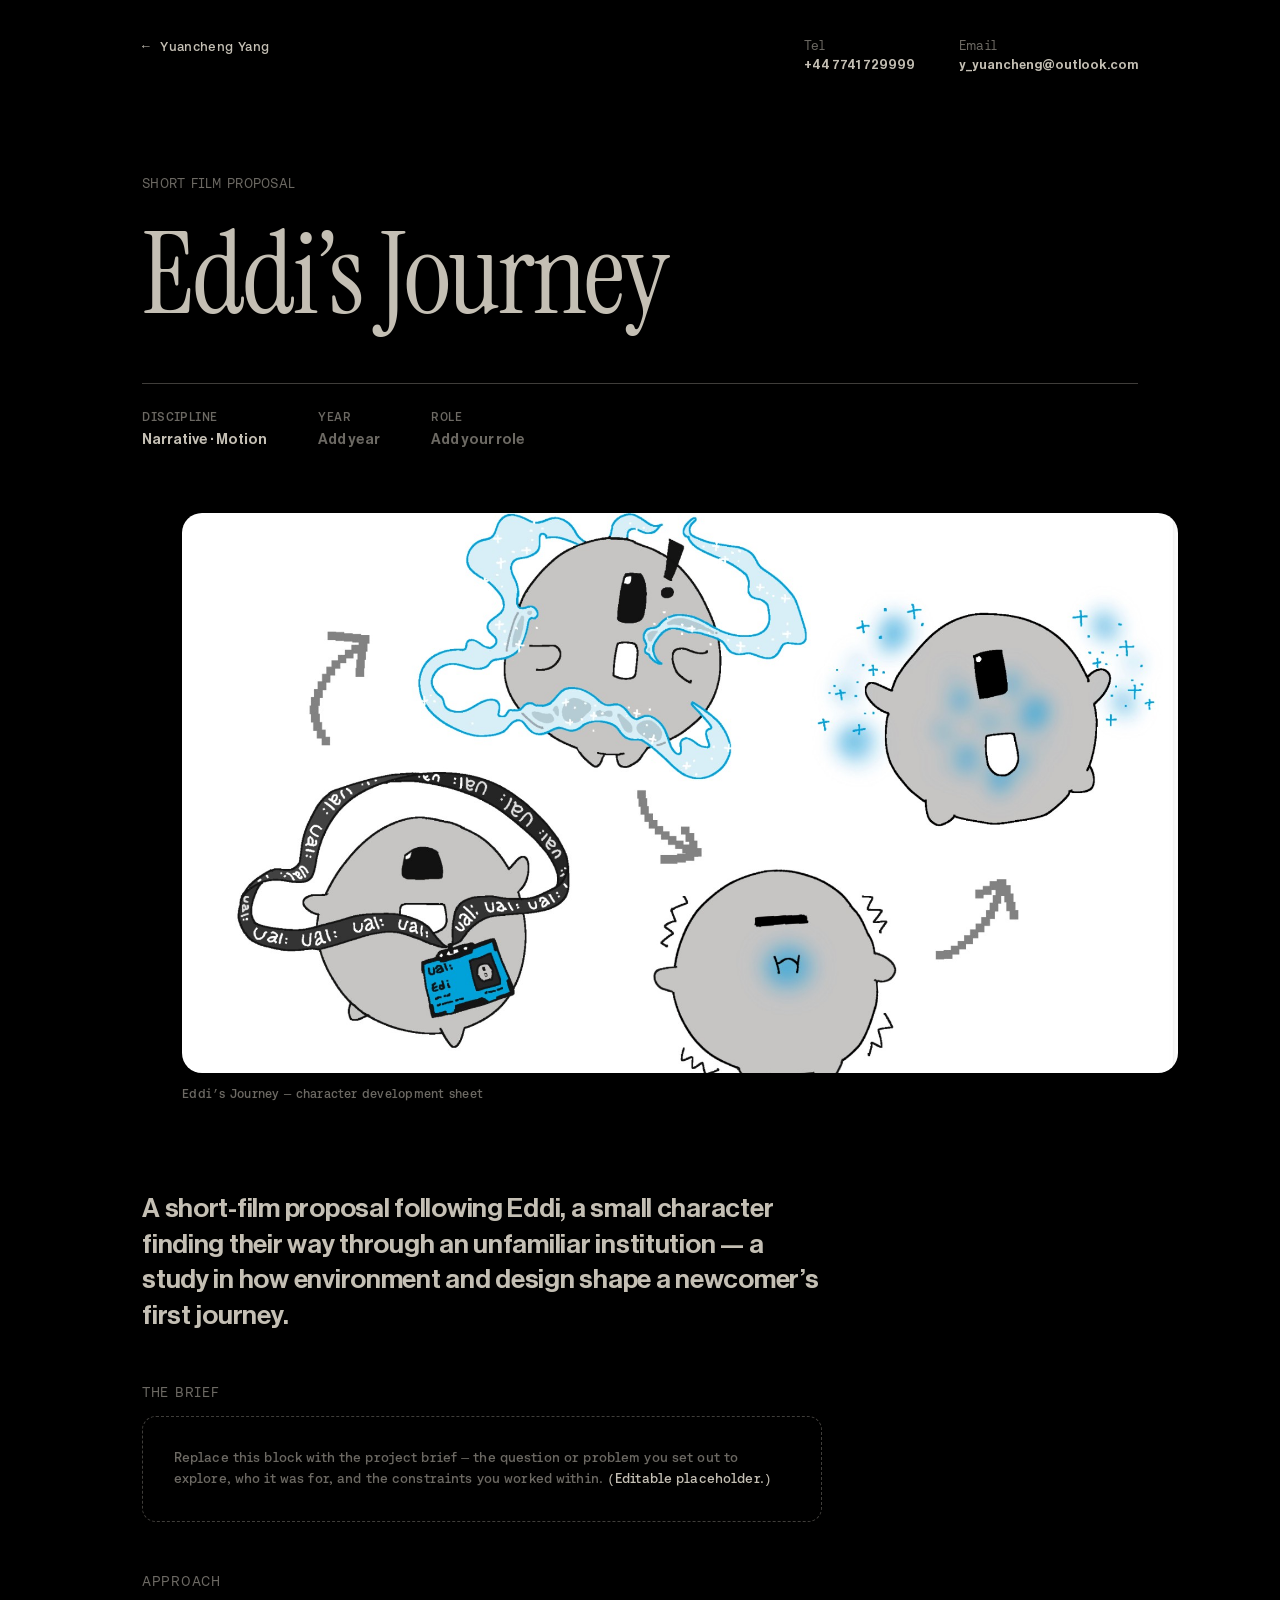
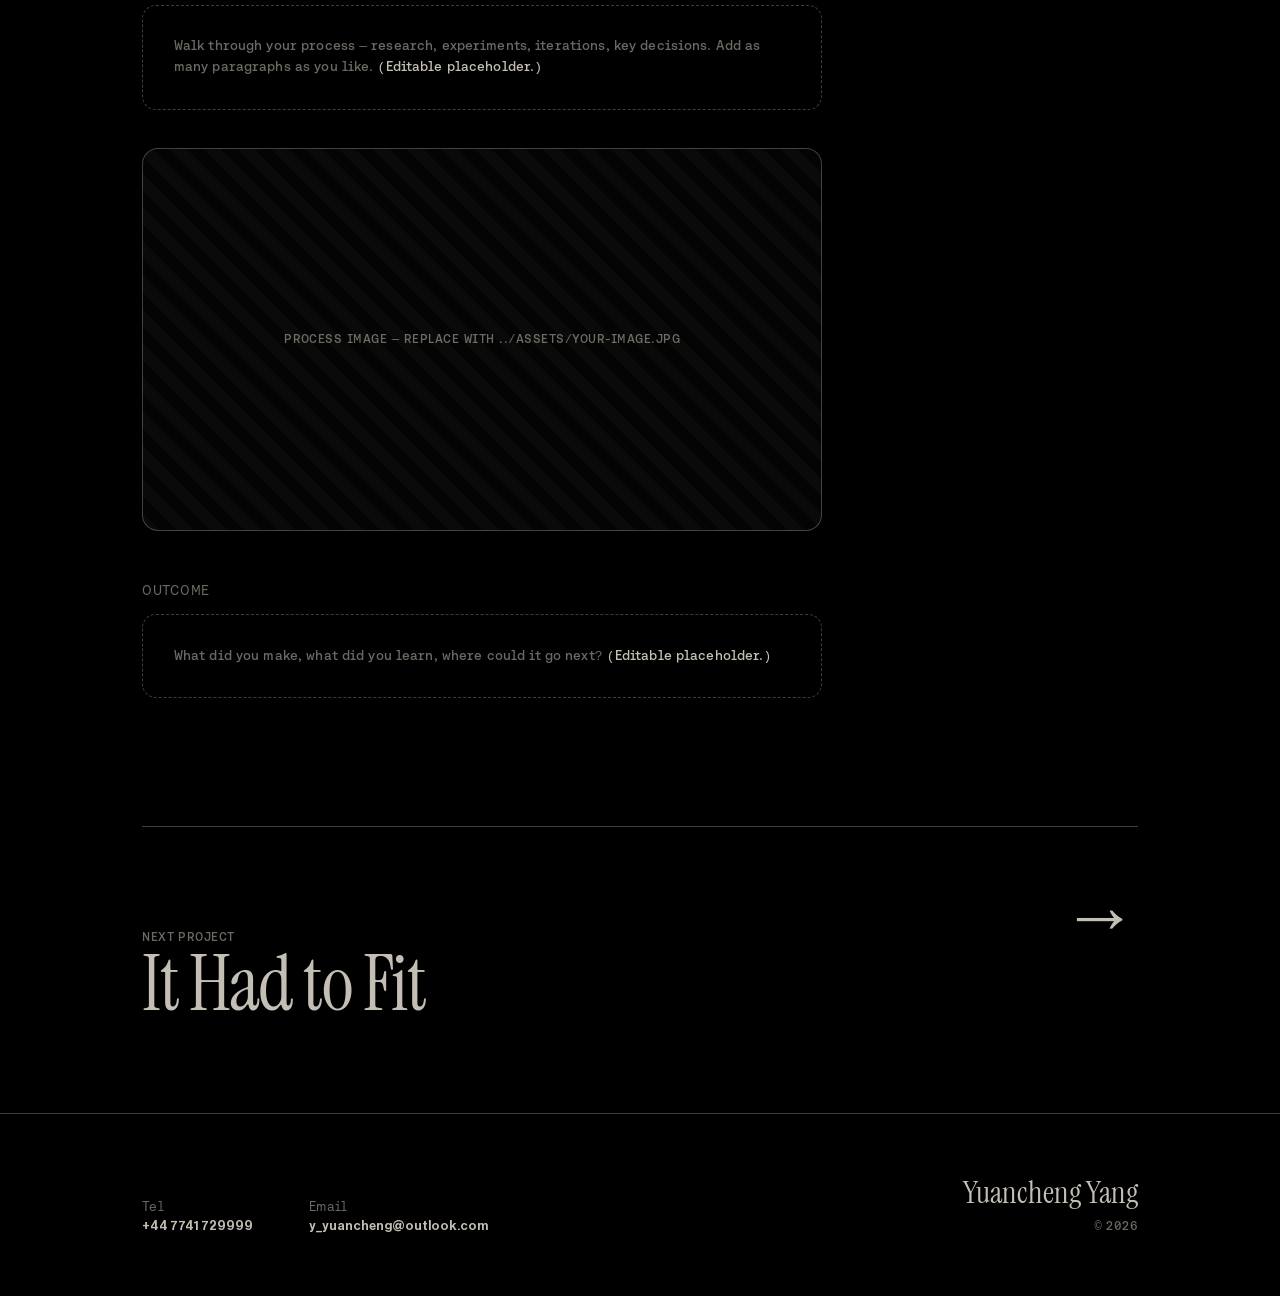
==== projects/eddi.html @ 9803f772 "Add files via upload" ====
<!DOCTYPE html>
<html lang="en">
<head>
<meta charset="UTF-8" />
<meta name="viewport" content="width=device-width, initial-scale=1.0" />
<title>Eddi’s Journey — Yuancheng Yang</title>
<meta name="description" content="Eddi’s Journey — Short Film Proposal. Narrative · Motion. Work by Yuancheng (Jack) Yang." />
<meta property="og:title" content="Eddi’s Journey — Yuancheng Yang" />
<meta property="og:description" content="Short Film Proposal" />
<link rel="icon" href="data:image/svg+xml,%3Csvg xmlns='http://www.w3.org/2000/svg' viewBox='0 0 32 32'%3E%3Crect width='32' height='32' fill='%23000'/%3E%3Ctext x='16' y='25' font-family='Georgia,serif' font-size='26' fill='%23c4bfb4' text-anchor='middle'%3EY%3C/text%3E%3C/svg%3E" />
<link rel="stylesheet" href="../styles.css" />
<link rel="stylesheet" href="../case.css" />
</head>
<body>

<header class="shell casetop" data-screen-label="case-top">
  <a class="back" href="../index.html"><span class="ar">←</span> Yuancheng Yang</a>
  <div class="foot__contact">
    <div class="contact-item"><span class="lbl">Tel</span><a href="tel:+447741729999">+44 7741 729999</a></div>
    <div class="contact-item"><span class="lbl">Email</span><a href="mailto:y_yuancheng@outlook.com">y_yuancheng@outlook.com</a></div>
  </div>
</header>

<main>
  <section class="shell case-hero" data-screen-label="case-hero">
    <span class="eyebrow">Short Film Proposal</span>
    <h1 class="case-title">Eddi’s Journey</h1>
    <div class="case-meta">
      <dl><dt>Discipline</dt><dd>Narrative · Motion</dd></dl>
      <dl><dt>Year</dt><dd style="color:var(--fg-dim)">Add year</dd></dl>
      <dl><dt>Role</dt><dd style="color:var(--fg-dim)">Add your role</dd></dl>
    </div>
  </section>

  <figure class="case-figure">
    <div class="frame"><img src="../assets/eddi.jpg" alt="Eddi’s Journey" /></div>
    <figcaption>Eddi’s Journey — character development sheet</figcaption>
  </figure>

  <div class="shell">
    <article class="prose">
      <p class="lead">A short-film proposal following Eddi, a small character finding their way through an unfamiliar institution — a study in how environment and design shape a newcomer’s first journey.</p>

      <h2>The Brief</h2>
      <div class="fill">Replace this block with the project brief — the question or problem you set out to explore, who it was for, and the constraints you worked within. <b>(Editable placeholder.)</b></div>

      <h2>Approach</h2>
      <div class="fill">Walk through your process — research, experiments, iterations, key decisions. Add as many paragraphs as you like. <b>(Editable placeholder.)</b></div>

      <div class="slot"><span>Process image — replace with ../assets/your-image.jpg</span></div>

      <h2>Outcome</h2>
      <div class="fill">What did you make, what did you learn, where could it go next? <b>(Editable placeholder.)</b></div>
    </article>

    <a class="next" href="it-had-to-fit.html" data-screen-label="next-project">
      <span><span class="lbl">Next project</span><br><span class="ttl">It Had to Fit</span></span>
      <span class="ar">→</span>
    </a>
  </div>

  <footer class="shell foot" data-screen-label="footer">
    <div class="foot__contact">
      <div class="contact-item"><span class="lbl">Tel</span><a href="tel:+447741729999">+44 7741 729999</a></div>
      <div class="contact-item"><span class="lbl">Email</span><a href="mailto:y_yuancheng@outlook.com">y_yuancheng@outlook.com</a></div>
    </div>
    <div style="display:flex;flex-direction:column;gap:10px;align-items:flex-end;">
      <span class="foot__name">Yuancheng Yang</span>
      <span class="foot__copy">© 2026</span>
    </div>
  </footer>
</main>

<nav class="dock" aria-label="Quick contact">
  <a href="mailto:y_yuancheng@outlook.com">Email</a>
  <a href="tel:+447741729999">Call</a>
</nav>
</body>
</html>
---- styles.css ----
/* ============================================================
   Yuancheng Yang — portfolio
   Shared styles, tokens & type system
   ============================================================ */

/* --- Self-hosted licensed fonts (no external dependency) --- */
@font-face {
  font-family: "Instrument Serif";
  src: url("fonts/InstrumentSerif-Regular.ttf") format("truetype");
  font-weight: 400; font-style: normal; font-display: swap;
}
@font-face {
  font-family: "Instrument Serif";
  src: url("fonts/InstrumentSerif-Italic.ttf") format("truetype");
  font-weight: 400; font-style: italic; font-display: swap;
}
@font-face {
  font-family: "Neue Haas Display";
  src: url("fonts/NeueHaasDisplay-Light.ttf") format("truetype");
  font-weight: 300; font-style: normal; font-display: swap;
}
@font-face {
  font-family: "Neue Haas Display";
  src: url("fonts/NeueHaasDisplay-Roman.ttf") format("truetype");
  font-weight: 400; font-style: normal; font-display: swap;
}
@font-face {
  font-family: "Neue Haas Display";
  src: url("fonts/NeueHaasDisplay-Medium.ttf") format("truetype");
  font-weight: 500; font-style: normal; font-display: swap;
}
@font-face {
  font-family: "Neue Haas Display";
  src: url("fonts/NeueHaasDisplay-Bold.ttf") format("truetype");
  font-weight: 700; font-style: normal; font-display: swap;
}
@font-face {
  font-family: "Aeonik Fono";
  src: url("fonts/AeonikFono-Regular.otf") format("opentype");
  font-weight: 400; font-style: normal; font-display: swap;
}
@font-face {
  font-family: "Aeonik Fono";
  src: url("fonts/AeonikFono-Medium.otf") format("opentype");
  font-weight: 500; font-style: normal; font-display: swap;
}
@font-face {
  font-family: "Noto Serif";
  src: url("fonts/NotoSerif-SemiBold.ttf") format("truetype");
  font-weight: 600; font-style: normal; font-display: swap;
}

:root {
  /* palette pulled directly from the Figma file */
  --bg: #000000;
  --fg: #c4bfb4;              /* warm beige — primary text */
  --fg-dim: rgba(196, 191, 180, 0.55);
  --fg-faint: rgba(196, 191, 180, 0.32);
  --line: rgba(196, 191, 180, 0.9);
  --panel: #d9d9d9;          /* image placeholder grey */
  --hero-veil: rgba(217, 217, 217, 0.5);

  /* type stacks — self-hosted licensed faces */
  --serif: "Instrument Serif", ui-serif, Georgia, "Times New Roman", serif;
  --grotesk: "Neue Haas Display", "Helvetica Neue", Helvetica, Arial, sans-serif;
  --mono: "Aeonik Fono", ui-monospace, "SF Mono", Menlo, monospace;

  /* fluid horizontal page margin: 160px on a 1440 canvas */
  --gutter: clamp(20px, 11.1vw, 160px);
  --maxw: 1440px;
}

* { box-sizing: border-box; }

html { -webkit-text-size-adjust: 100%; overflow-x: clip; }

body {
  margin: 0;
  background: var(--bg);
  color: var(--fg);
  font-family: var(--grotesk);
  font-weight: 500;
  -webkit-font-smoothing: antialiased;
  text-rendering: optimizeLegibility;
  overflow-x: clip;
}

::selection { background: var(--fg); color: #000; }

a { color: inherit; text-decoration: none; }

img { display: block; max-width: 100%; }

.shell {
  max-width: var(--maxw);
  margin: 0 auto;
  padding-inline: var(--gutter);
}

/* --- shared label / mono treatments --- */
.eyebrow {
  font-family: var(--mono);
  font-weight: 400;
  font-size: clamp(12px, 1.05vw, 16px);
  letter-spacing: 0.02em;
  text-transform: uppercase;
  color: var(--fg);
}

.hrule {
  height: 0;
  border: none;
  border-top: 1px solid var(--line);
  margin: 0;
}

/* reduced motion */
@media (prefers-reduced-motion: reduce) {
  * { animation: none !important; transition: none !important; }
}

/* ============================================================
   Shared site chrome — contact items, footer, mobile dock
   (used by home + every case-study page)
   ============================================================ */
.contact-item { display: flex; flex-direction: column; gap: 4px; }
.contact-item .lbl { font-family: var(--mono); font-weight: 400; font-size: 13px; color: var(--fg-dim); letter-spacing: .02em; }
.contact-item a { font-size: clamp(13px, 1vw, 15px); transition: opacity .2s; }
.contact-item a:hover { opacity: .6; }

.foot {
  border-top: 1px solid var(--fg-faint);
  padding-block: clamp(40px, 5vw, 72px) clamp(40px, 5vw, 64px);
  display: flex; flex-wrap: wrap; gap: 32px 64px;
  align-items: flex-end; justify-content: space-between;
}
.foot__contact { display: flex; flex-wrap: wrap; gap: 28px 56px; }
.foot__name { font-family: var(--serif); font-size: clamp(24px, 2.4vw, 34px); line-height: 1; text-align: right; }
.foot__copy { font-family: var(--mono); font-size: 12px; color: var(--fg-dim); letter-spacing: .03em; }

.dock { display: none; }

@media (max-width: 760px) {
  .foot { padding-bottom: 110px; }
  .dock {
    display: grid; grid-template-columns: 1fr 1fr;
    position: fixed; left: 0; right: 0; bottom: 0; z-index: 40;
    background: rgba(0,0,0,.82);
    backdrop-filter: blur(14px); -webkit-backdrop-filter: blur(14px);
    border-top: 1px solid var(--fg-faint);
  }
  .dock a {
    padding: 16px 8px; text-align: center;
    font-family: var(--mono); font-size: 13px; letter-spacing: .04em;
    text-transform: uppercase; color: var(--fg);
    display: flex; align-items: center; justify-content: center; gap: 8px;
  }
  .dock a:first-child { border-right: 1px solid var(--fg-faint); }
  .dock a:active { background: rgba(196,191,180,.1); }
}
---- case.css ----
/* ============================================================
   Case-study page styles  (loads after styles.css)
   ============================================================ */

/* top bar with back link */
.casetop {
  display: flex; align-items: flex-start; justify-content: space-between;
  gap: 24px; padding-top: clamp(24px, 3vw, 40px); flex-wrap: wrap;
}
.back {
  display: inline-flex; align-items: center; gap: 10px;
  font-family: var(--mono); font-size: clamp(12px, 1vw, 15px);
  letter-spacing: .03em; color: var(--fg); transition: opacity .2s;
}
.back:hover { opacity: .6; }
.back .ar { transition: transform .25s; }
.back:hover .ar { transform: translateX(-4px); }
.casetop .foot__contact { gap: 24px 44px; }

/* hero */
.case-hero { padding-top: clamp(48px, 8vw, 120px); }
.case-hero .eyebrow { display: block; margin-bottom: clamp(18px, 2.4vw, 30px); color: var(--fg-dim); }
.case-title {
  font-family: var(--serif); font-weight: 400;
  font-size: clamp(52px, 9vw, 138px); line-height: .92;
  letter-spacing: -0.02em; margin: 0; text-wrap: balance;
}
.case-meta {
  display: flex; flex-wrap: wrap; gap: clamp(28px, 4vw, 72px);
  margin-top: clamp(36px, 4.4vw, 64px);
  padding-top: clamp(20px, 2vw, 28px);
  border-top: 1px solid var(--fg-faint);
}
.case-meta dl { margin: 0; display: flex; flex-direction: column; gap: 7px; }
.case-meta dt { font-family: var(--mono); font-size: 12px; letter-spacing: .04em; text-transform: uppercase; color: var(--fg-dim); }
.case-meta dd { margin: 0; font-size: clamp(14px, 1.15vw, 17px); font-weight: 500; max-width: 32ch; }

/* full-bleed hero image */
.case-figure {
  width: 100vw; position: relative; left: 50%; transform: translateX(-50%);
  margin-top: clamp(40px, 5vw, 80px);
}
.case-figure .frame {
  margin: 0 auto; max-width: var(--maxw);
  padding-inline: var(--gutter);
}
.case-figure .frame img {
  width: 100%; border-radius: 20px; display: block;
  aspect-ratio: 16 / 9; object-fit: cover; background: var(--panel);
}
.case-figure figcaption {
  max-width: var(--maxw); margin: 14px auto 0; padding-inline: var(--gutter);
  font-family: var(--mono); font-size: 12px; color: var(--fg-dim); letter-spacing: .02em;
}

/* centered object hero (for a square, dark-background photo) */
.case-object {
  margin-top: clamp(40px, 5vw, 84px);
  display: flex; flex-direction: column; align-items: center;
}
.case-object img {
  width: min(620px, 100%); height: auto; display: block; border-radius: 18px;
}
.case-object figcaption {
  font-family: var(--mono); font-size: 12px; color: var(--fg-dim);
  letter-spacing: .02em; margin: 16px 0 0; text-align: center;
}

/* compact process "moves" — action-led, visual-first */
.move { border-top: 1px solid var(--fg-faint); padding-top: clamp(24px, 2.6vw, 38px); margin-top: clamp(44px, 5vw, 76px); }
.move__head { display: flex; align-items: baseline; gap: clamp(16px, 2vw, 28px); flex-wrap: wrap; }
.move__n { font-family: var(--mono); font-size: 13px; letter-spacing: .06em; color: var(--fg-dim); }
.move__t { font-family: var(--serif); font-weight: 400; font-size: clamp(26px, 3.4vw, 46px); line-height: 1; letter-spacing: -0.02em; margin: 0; }
.move__d { font-size: clamp(15px, 1.3vw, 19px); line-height: 1.5; max-width: 56ch; margin: 16px 0 0; color: var(--fg); text-wrap: pretty; }

/* real image figures inside a move / section */
.cfig { margin: clamp(22px, 2.6vw, 36px) 0 0; }
.cfig img { width: 100%; height: auto; display: block; border-radius: 14px; }
.cfig figcaption,
.gallery figcaption { font-family: var(--mono); font-size: 12px; color: var(--fg-dim); letter-spacing: .02em; margin-top: 12px; }

/* hero image, full content width (dark-background photo blends into page) */
.case-photo { margin-top: clamp(40px, 5vw, 84px); }
.case-photo img { width: 100%; height: auto; display: block; border-radius: 18px; }
.case-photo figcaption { font-family: var(--mono); font-size: 12px; color: var(--fg-dim); letter-spacing: .02em; margin-top: 14px; }

/* outcome gallery — mixed sizes */
.gallery { display: grid; grid-template-columns: 1fr 1fr; gap: clamp(12px, 1.4vw, 20px); margin-top: clamp(22px, 2.6vw, 36px); }
.gallery figure { margin: 0; }
.gallery img { width: 100%; height: auto; display: block; border-radius: 14px; }
.gallery .full { grid-column: 1 / -1; }

/* back-to-home link (replaces next-project) */
.next--back { justify-content: flex-start; gap: clamp(16px, 2.5vw, 40px); }
.next--back .ar { transition: transform .25s; }
.next--back:hover .ar { transform: translateX(-6px); }

/* closing pull-quote */
.closing {
  font-family: var(--serif); font-weight: 400; font-size: clamp(24px, 3vw, 42px);
  line-height: 1.25; letter-spacing: -0.01em; max-width: 24ch;
  margin: clamp(72px, 9vw, 128px) 0 0; text-wrap: pretty;
}

@media (max-width: 760px) {
  .gallery { grid-template-columns: 1fr; }
}

/* brand headline — the website's own opening line, set as a pull-quote */
.brandhead {
  font-family: var(--grotesk); font-weight: 700;
  font-size: clamp(30px, 5.2vw, 76px); line-height: 1.02; letter-spacing: -0.02em;
  margin: clamp(30px, 4vw, 58px) 0 0; max-width: 17ch; text-wrap: balance;
}

/* roles / collaboration credit */
.roles {
  display: grid; grid-template-columns: 1fr 1fr; gap: clamp(28px, 4vw, 72px);
  border-top: 1px solid var(--fg-faint); margin-top: clamp(40px, 5vw, 76px);
  padding-top: clamp(26px, 2.8vw, 40px);
}
.roles h3 { font-family: var(--mono); font-weight: 400; font-size: 12px; letter-spacing: .06em; text-transform: uppercase; color: var(--fg-dim); margin: 0 0 18px; }
.roles ul { list-style: none; margin: 0; padding: 0; display: flex; flex-direction: column; gap: 12px; }
.roles li { display: flex; justify-content: space-between; gap: 18px; font-size: clamp(14px, 1.15vw, 17px); line-height: 1.4; border-bottom: 1px solid var(--fg-faint); padding-bottom: 12px; }
.roles li:last-child { border-bottom: none; padding-bottom: 0; }
.roles li b { font-weight: 500; }
.roles li span { color: var(--fg-dim); text-align: right; max-width: 22ch; }
.roles .mine p { margin: 0; font-size: clamp(15px, 1.3vw, 19px); line-height: 1.5; text-wrap: pretty; }
.roles .mine .tags { display: flex; flex-wrap: wrap; gap: 8px; margin-top: 18px; }
.roles .mine .tags span { font-family: var(--mono); font-size: 11px; letter-spacing: .03em; text-transform: uppercase; color: var(--fg-dim); border: 1px solid var(--fg-faint); border-radius: 999px; padding: 7px 13px; }

@media (max-width: 760px) {
  .roles { grid-template-columns: 1fr; gap: 28px; }
}

/* prose body */
.prose { max-width: 680px; margin-top: clamp(56px, 7vw, 104px); }
.prose .lead {
  font-size: clamp(20px, 2.1vw, 30px); line-height: 1.32; font-weight: 500;
  letter-spacing: -0.01em; margin: 0 0 clamp(40px, 4vw, 64px);
  text-wrap: pretty;
}
.prose h2 {
  font-family: var(--mono); font-weight: 400; font-size: 14px;
  letter-spacing: .05em; text-transform: uppercase; color: var(--fg-dim);
  margin: clamp(40px, 4vw, 60px) 0 16px;
}
.prose p { margin: 0 0 1.1em; font-size: clamp(15px, 1.2vw, 18px); line-height: 1.62; }

/* editable placeholder block */
.fill {
  border: 1px dashed var(--fg-faint); border-radius: 14px;
  padding: clamp(20px, 2.4vw, 32px);
  color: var(--fg-dim); font-family: var(--mono); font-size: 13px;
  line-height: 1.6; letter-spacing: .01em;
}
.fill b { color: var(--fg); font-weight: 500; }

/* image placeholder slot (striped) */
.slot {
  border-radius: 16px; aspect-ratio: 16 / 9; margin: clamp(24px,3vw,40px) 0;
  background:
    repeating-linear-gradient(45deg, rgba(196,191,180,.05) 0 12px, rgba(196,191,180,.02) 12px 24px),
    var(--bg);
  border: 1px solid var(--fg-faint);
  display: grid; place-items: center; text-align: center;
}
.slot span { font-family: var(--mono); font-size: 12px; color: var(--fg-dim); letter-spacing: .04em; text-transform: uppercase; padding: 0 20px; }

/* next project */
.next {
  display: flex; align-items: baseline; justify-content: space-between; gap: 24px;
  border-top: 1px solid var(--fg-faint);
  margin-top: clamp(80px, 10vw, 150px); padding: clamp(28px, 3vw, 44px) 0 clamp(60px, 7vw, 96px);
  transition: opacity .2s;
}
.next:hover { opacity: .65; }
.next .lbl { font-family: var(--mono); font-size: 12px; letter-spacing: .04em; text-transform: uppercase; color: var(--fg-dim); }
.next .ttl { font-family: var(--serif); font-size: clamp(34px, 6vw, 84px); line-height: 1; letter-spacing: -0.02em; }
.next .ar { font-family: var(--serif); font-size: clamp(34px, 6vw, 84px); }

@media (max-width: 760px) {
  .case-figure .frame img { aspect-ratio: 4 / 3; }
  .casetop { gap: 16px; }
  .next { flex-direction: column; gap: 6px; }
  .next .ar { display: none; }
}

/* ============================================================
   Long-form case study components
   ============================================================ */

/* overview / lead block */
.overview { max-width: 780px; margin-top: clamp(48px, 6vw, 90px); display: flex; flex-direction: column; gap: 1.1em; }
.overview .hook {
  font-family: var(--serif); font-weight: 400;
  font-size: clamp(24px, 2.8vw, 40px); line-height: 1.22; letter-spacing: -0.01em;
  margin: 0; text-wrap: pretty;
}
.overview p { margin: 0; font-size: clamp(16px, 1.3vw, 20px); line-height: 1.5; text-wrap: pretty; }

/* qualities tag strip */
.quals { display: flex; flex-wrap: wrap; gap: 10px; margin-top: clamp(30px, 3.6vw, 52px); }
.quals span {
  font-family: var(--mono); font-size: 12px; letter-spacing: .03em; text-transform: uppercase;
  color: var(--fg-dim); border: 1px solid var(--fg-faint); border-radius: 999px; padding: 8px 15px;
}

/* numbered section */
.csec { border-top: 1px solid var(--fg-faint); padding-top: clamp(26px, 2.8vw, 40px); margin-top: clamp(72px, 9vw, 128px); }
.csec__num { font-family: var(--mono); font-size: 13px; letter-spacing: .06em; color: var(--fg-dim); display: block; margin-bottom: 16px; }
.csec__title { font-family: var(--serif); font-weight: 400; font-size: clamp(30px, 4.6vw, 64px); line-height: 1; letter-spacing: -0.02em; margin: 0; text-wrap: balance; }
.csec__sub { font-size: clamp(15px, 1.35vw, 20px); line-height: 1.45; color: var(--fg); max-width: 56ch; margin: 18px 0 0; text-wrap: pretty; }
.csec__body { margin-top: clamp(28px, 3.2vw, 48px); }

/* prose column */
.col { max-width: 680px; display: flex; flex-direction: column; gap: 1.05em; }
.col p { margin: 0; font-size: clamp(15px, 1.2vw, 18px); line-height: 1.62; }
.col p .em, .col p strong { color: var(--fg); font-weight: 500; }

.minilabel { font-family: var(--mono); font-size: 12px; letter-spacing: .05em; text-transform: uppercase; color: var(--fg-dim); margin: clamp(30px, 3.4vw, 44px) 0 14px; display: block; }

/* framing question */
.qline {
  font-family: var(--serif); font-weight: 400; font-size: clamp(22px, 2.6vw, 36px);
  line-height: 1.26; letter-spacing: -0.01em; max-width: 22ch; margin: clamp(28px, 3vw, 44px) 0;
  text-wrap: pretty;
}

/* stat tiles */
.stats { display: grid; grid-template-columns: repeat(3, 1fr); gap: clamp(12px, 1.4vw, 20px); margin: clamp(26px, 3vw, 40px) 0; }
.stat { border: 1px solid var(--fg-faint); border-radius: 16px; padding: clamp(18px, 2vw, 28px); display: flex; flex-direction: column; gap: 10px; }
.stat b { font-family: var(--serif); font-weight: 400; font-size: clamp(30px, 3.8vw, 52px); line-height: .95; letter-spacing: -0.01em; }
.stat span { font-size: 13px; line-height: 1.45; color: var(--fg-dim); }

/* mapping list (term → outcome) */
.maps { display: flex; flex-direction: column; margin: clamp(22px, 2.6vw, 34px) 0; }
.maps .row { display: grid; grid-template-columns: 1fr 28px 1fr; gap: clamp(14px, 2vw, 28px); align-items: baseline; padding: clamp(14px, 1.5vw, 19px) 0; border-top: 1px solid var(--fg-faint); }
.maps .row:last-child { border-bottom: 1px solid var(--fg-faint); }
.maps .a { font-weight: 500; font-size: clamp(14px, 1.15vw, 17px); }
.maps .arr { color: var(--fg-dim); text-align: center; }
.maps .b { color: var(--fg-dim); font-size: clamp(14px, 1.15vw, 17px); }

/* bullet / shift list */
.blist { list-style: none; padding: 0; margin: clamp(18px, 2.2vw, 28px) 0; }
.blist li { display: grid; grid-template-columns: 30px 1fr; gap: 14px; padding: clamp(15px, 1.6vw, 20px) 0; border-top: 1px solid var(--fg-faint); font-size: clamp(14px, 1.2vw, 18px); line-height: 1.55; }
.blist li:last-child { border-bottom: 1px solid var(--fg-faint); }
.blist li .n { font-family: var(--mono); font-size: 12px; color: var(--fg-dim); padding-top: 3px; }
.blist li b { font-weight: 500; color: var(--fg); }
.blist li span { color: var(--fg-dim); }

/* insight callout */
.callout {
  border-left: 2px solid var(--line); padding: 4px 0 4px 22px; margin: clamp(28px, 3vw, 44px) 0;
  font-size: clamp(16px, 1.5vw, 22px); line-height: 1.45; max-width: 46ch; text-wrap: pretty;
}

/* visual placeholder (process-book imagery added later) */
.vslot {
  border: 1px solid var(--fg-faint); border-radius: 16px; margin: clamp(22px, 2.6vw, 34px) 0;
  background: repeating-linear-gradient(45deg, rgba(196,191,180,.05) 0 12px, rgba(196,191,180,.02) 12px 24px), var(--bg);
  display: flex; flex-direction: column; align-items: flex-start; justify-content: flex-end; gap: 10px;
  padding: clamp(20px, 2.2vw, 30px); min-height: var(--vh, 300px); position: relative;
}
.vslot::before {
  content: "VISUAL"; position: absolute; top: clamp(18px, 2vw, 24px); left: clamp(20px, 2.2vw, 30px);
  font-family: var(--mono); font-size: 11px; letter-spacing: .12em; color: var(--fg-dim);
  border: 1px solid var(--fg-faint); border-radius: 6px; padding: 5px 9px;
}
.vslot p { margin: 0; font-family: var(--mono); font-size: 13px; line-height: 1.5; color: var(--fg-dim); max-width: 62ch; letter-spacing: .01em; }
.vslot .from { color: var(--fg-faint); font-size: 11px; letter-spacing: .04em; text-transform: uppercase; }
.vslot--tall { --vh: clamp(380px, 48vw, 580px); }
.vslot--short { --vh: 220px; }

/* two/three-up visual grid */
.vgrid { display: grid; grid-template-columns: repeat(2, 1fr); gap: clamp(12px, 1.4vw, 20px); margin: clamp(22px, 2.6vw, 34px) 0; }
.vgrid .vslot { margin: 0; }

/* decision mapping */
.decisions { display: flex; flex-direction: column; margin-top: clamp(30px, 3.4vw, 48px); }
.decision { display: grid; grid-template-columns: 64px 1fr; gap: clamp(16px, 2vw, 36px); padding: clamp(26px, 2.8vw, 42px) 0; border-top: 1px solid var(--fg-faint); }
.decision:last-child { border-bottom: 1px solid var(--fg-faint); }
.decision .dn { font-family: var(--mono); font-size: 14px; color: var(--fg-dim); }
.decision h3 { margin: 0 0 18px; font-size: clamp(18px, 1.8vw, 25px); font-weight: 500; letter-spacing: -0.01em; }
.decision dl { margin: 0; display: grid; grid-template-columns: repeat(3, 1fr); gap: clamp(14px, 2vw, 30px); }
.decision dt { font-family: var(--mono); font-size: 11px; letter-spacing: .05em; text-transform: uppercase; color: var(--fg-dim); margin-bottom: 8px; }
.decision dd { margin: 0; font-size: clamp(13px, 1.1vw, 15px); line-height: 1.5; }

@media (max-width: 760px) {
  .stats { grid-template-columns: 1fr; }
  .maps .row { grid-template-columns: 1fr; gap: 4px; }
  .maps .arr { display: none; }
  .vgrid { grid-template-columns: 1fr; }
  .decision { grid-template-columns: 1fr; gap: 12px; }
  .decision dl { grid-template-columns: 1fr; gap: 16px; }
}
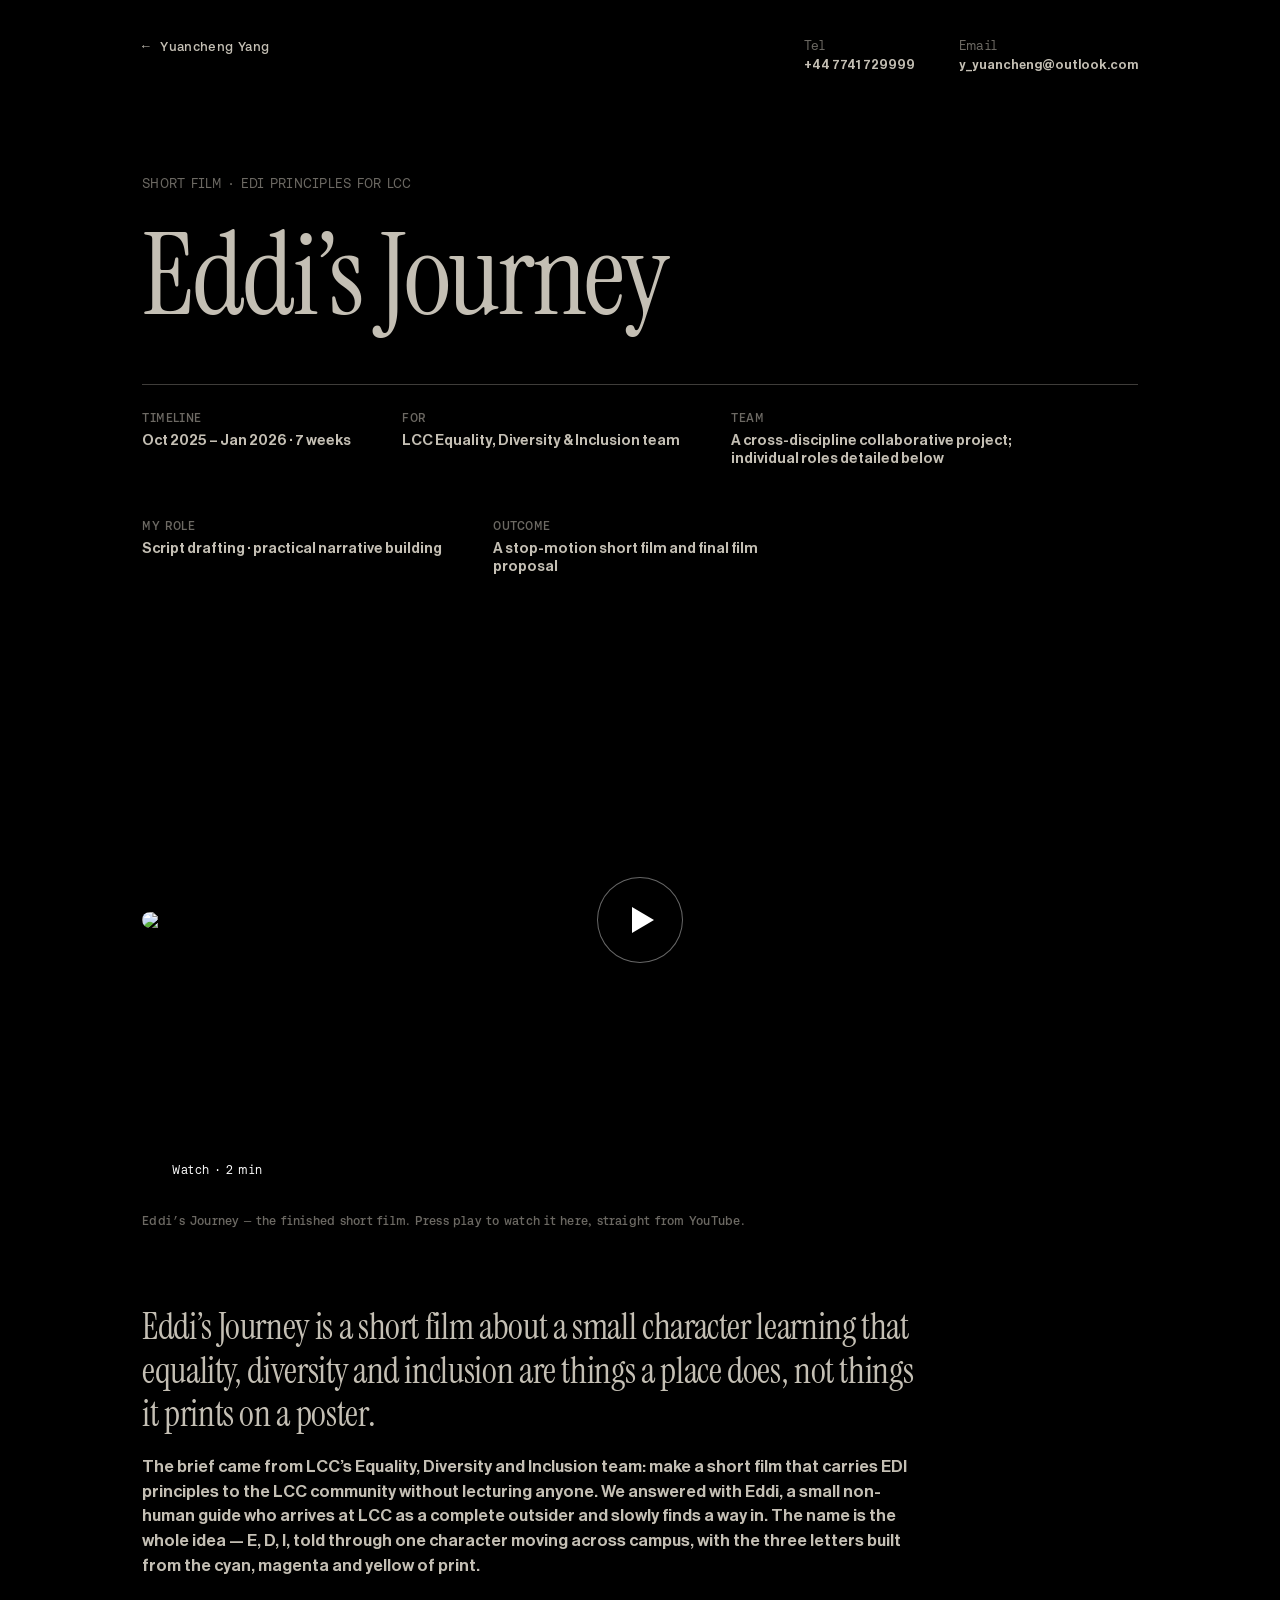
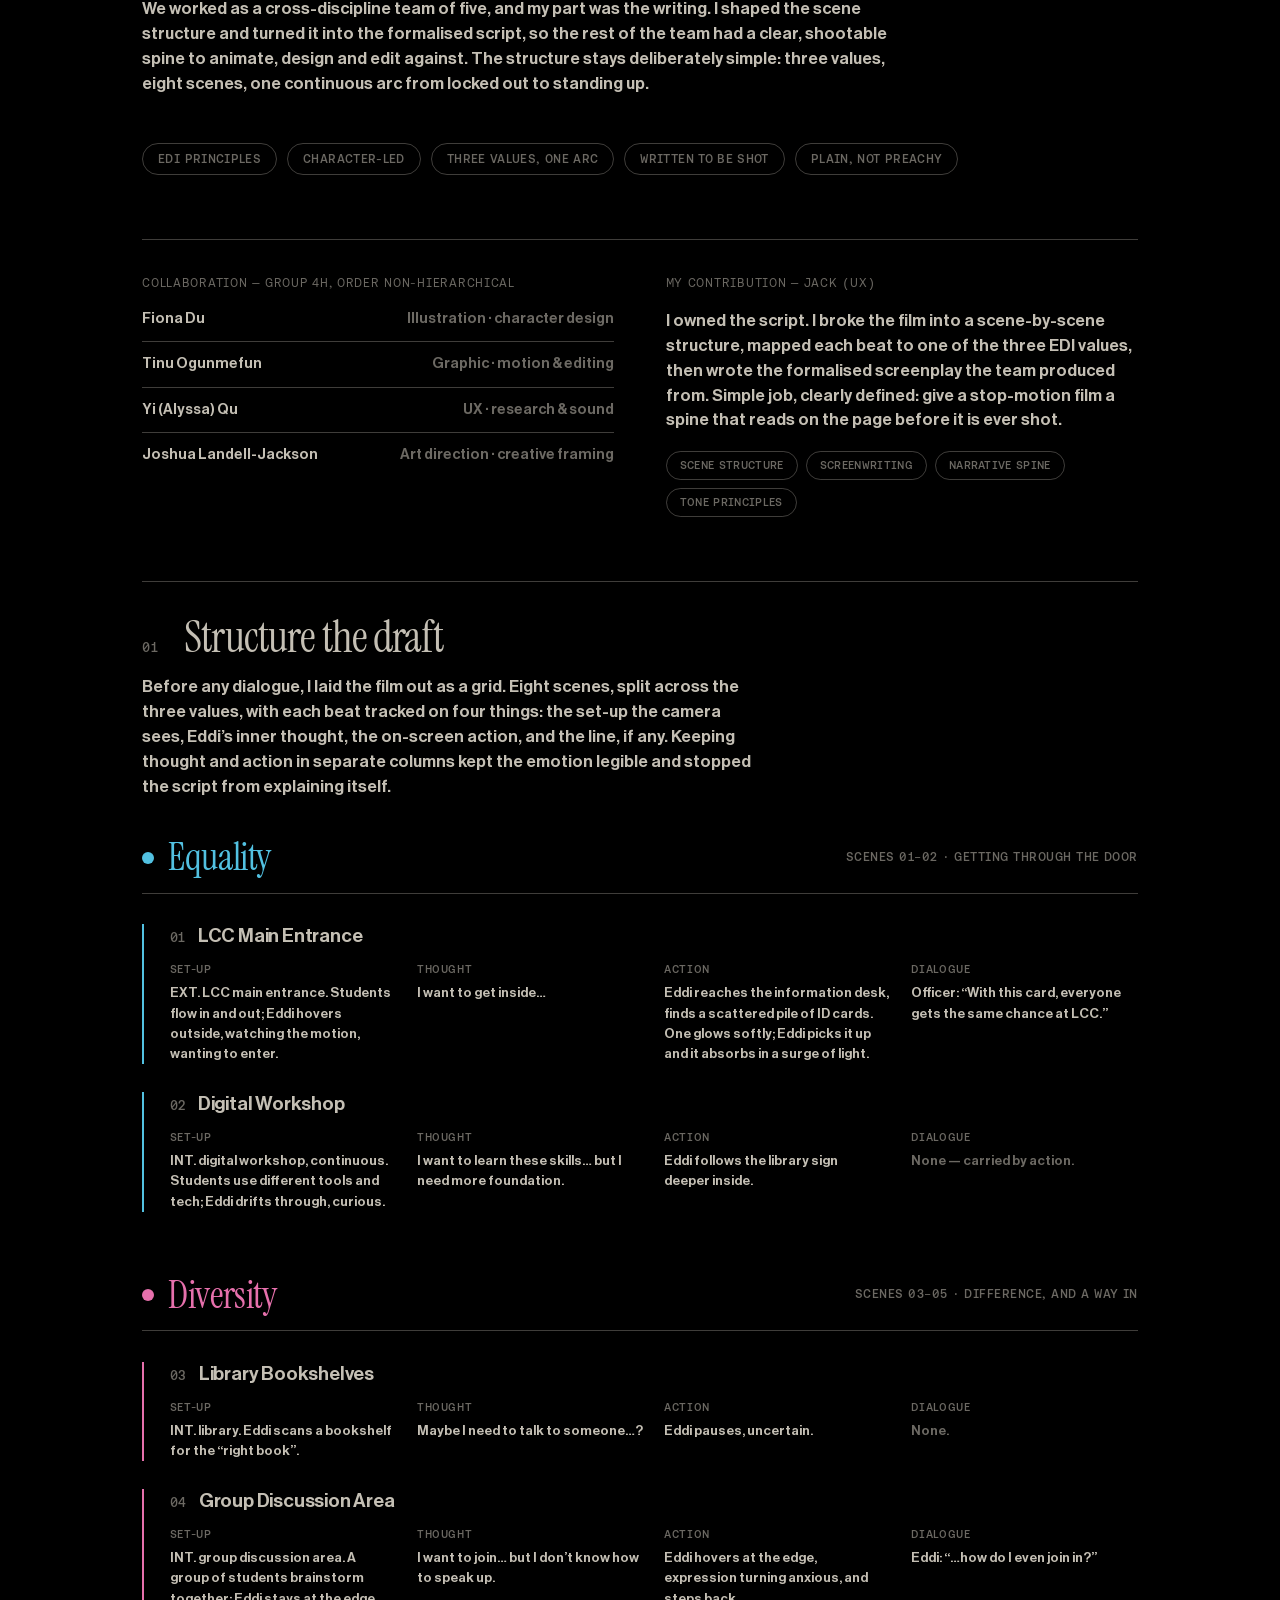
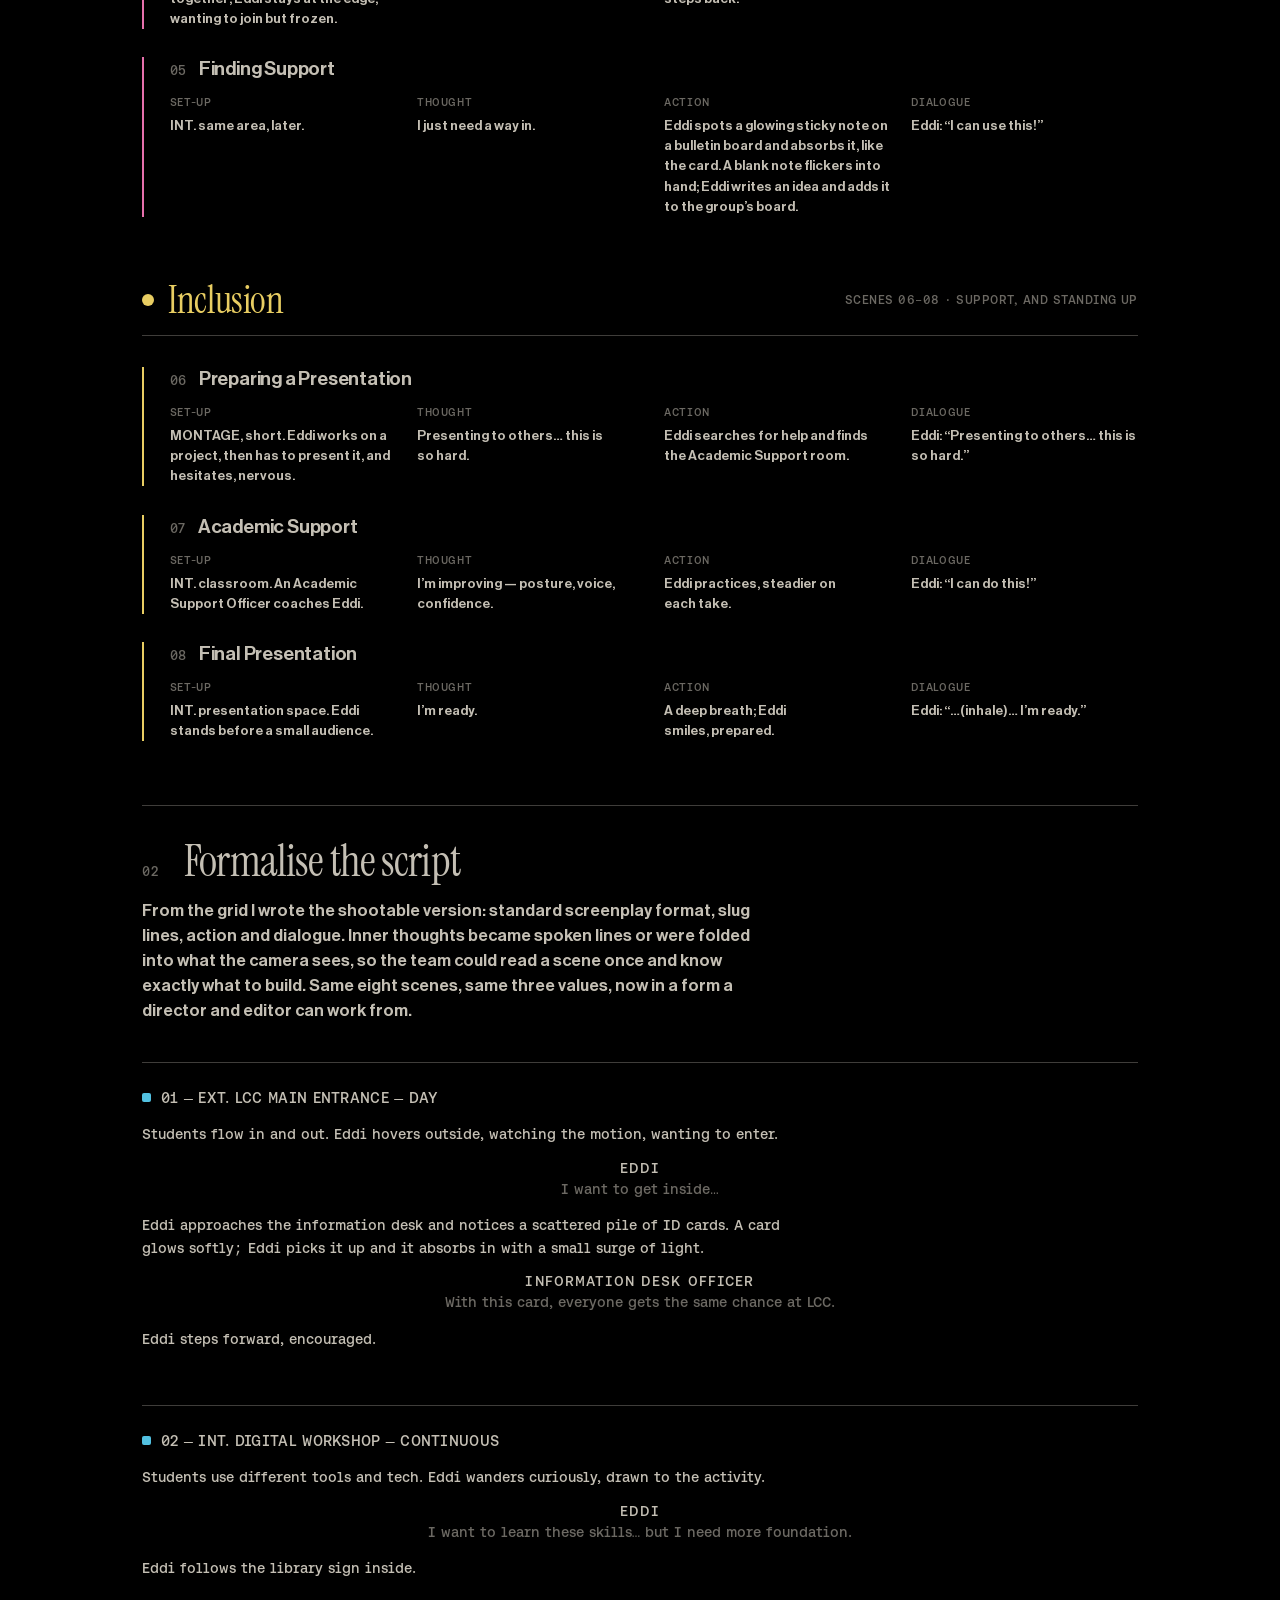
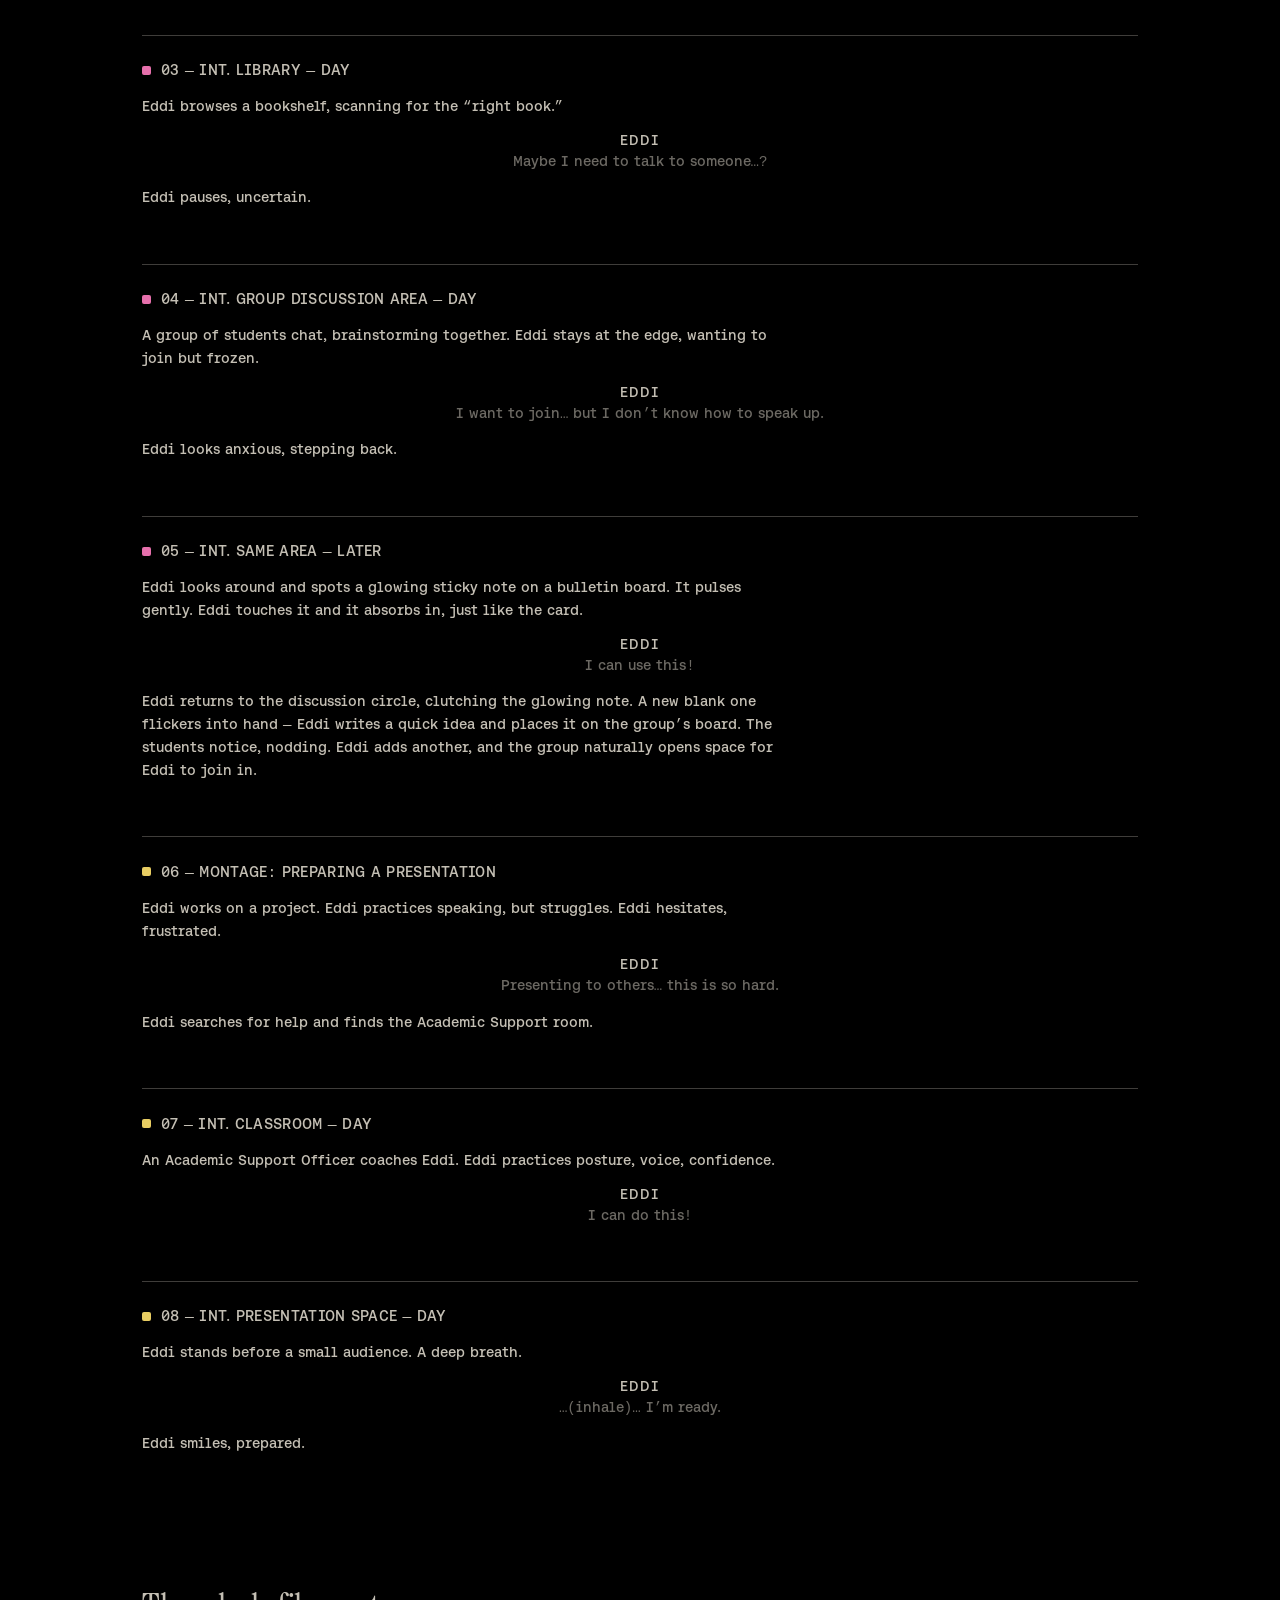
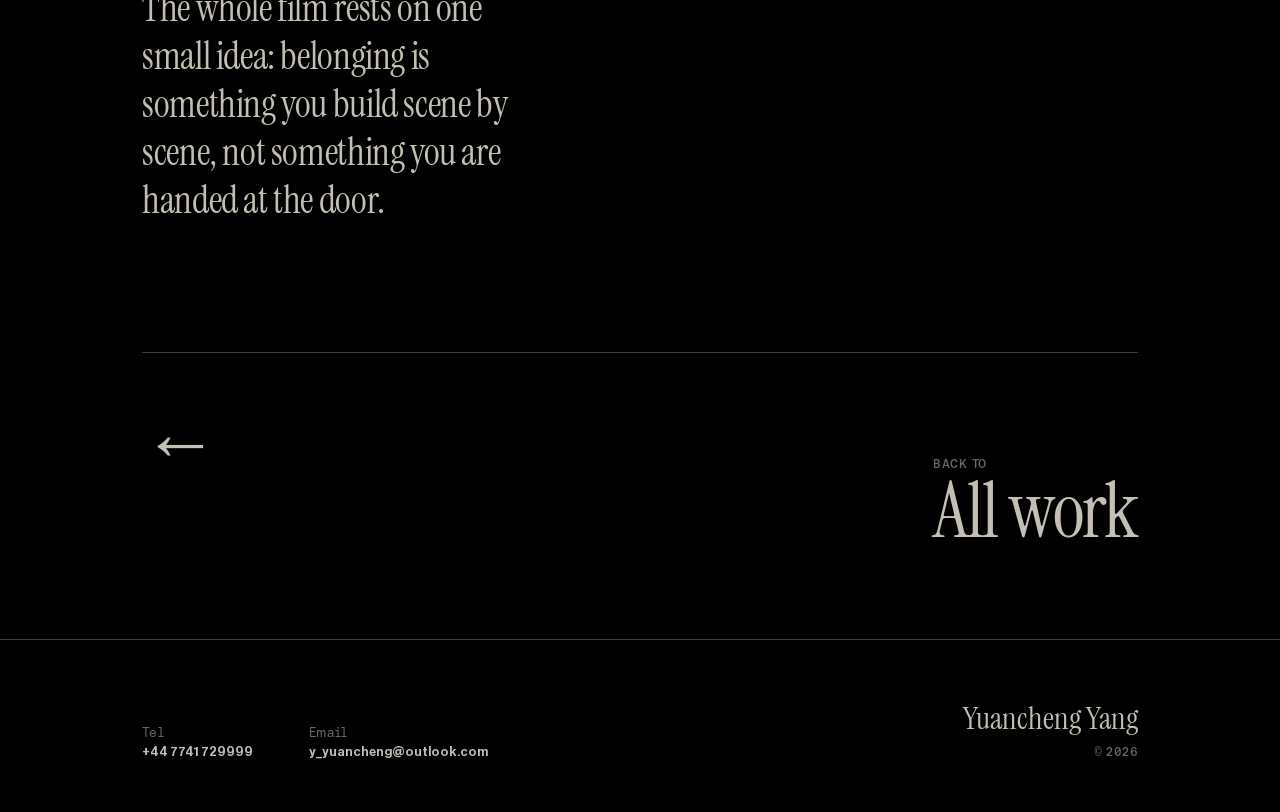
==== commit 1b99d307: "Add files via upload" ====
--- a/projects/eddi.html
+++ b/projects/eddi.html
@@ -4,12 +4,92 @@
 <meta charset="UTF-8" />
 <meta name="viewport" content="width=device-width, initial-scale=1.0" />
 <title>Eddi’s Journey — Yuancheng Yang</title>
-<meta name="description" content="Eddi’s Journey — Short Film Proposal. Narrative · Motion. Work by Yuancheng (Jack) Yang." />
+<meta name="description" content="Eddi’s Journey — a short film carrying LCC’s Equality, Diversity and Inclusion principles, told through one small character. Yuancheng (Jack) Yang led the script drafting and narrative building." />
 <meta property="og:title" content="Eddi’s Journey — Yuancheng Yang" />
-<meta property="og:description" content="Short Film Proposal" />
+<meta property="og:description" content="A short film on Equality, Diversity and Inclusion for LCC, told through one small character." />
 <link rel="icon" href="data:image/svg+xml,%3Csvg xmlns='http://www.w3.org/2000/svg' viewBox='0 0 32 32'%3E%3Crect width='32' height='32' fill='%23000'/%3E%3Ctext x='16' y='25' font-family='Georgia,serif' font-size='26' fill='%23c4bfb4' text-anchor='middle'%3EY%3C/text%3E%3C/svg%3E" />
 <link rel="stylesheet" href="../styles.css" />
 <link rel="stylesheet" href="../case.css" />
+<style>
+  /* EDI accent trio — Equality / Diversity / Inclusion, after the CMY of print */
+  :root {
+    --c-eq: oklch(0.76 0.11 220);   /* cyan  — equality */
+    --c-di: oklch(0.70 0.16 350);   /* magenta — diversity */
+    --c-in: oklch(0.85 0.13 95);    /* yellow — inclusion */
+  }
+
+  /* ---------- YouTube facade hero ---------- */
+  .film { margin-top: clamp(40px, 5vw, 84px); }
+  .ytlite {
+    position: relative; display: block; width: 100%; aspect-ratio: 16 / 9;
+    border: 0; padding: 0; margin: 0; cursor: pointer;
+    background: #000; border-radius: 18px; overflow: hidden;
+  }
+  .ytlite__thumb { width: 100%; height: 100%; object-fit: cover; display: block; transition: transform .6s cubic-bezier(.2,.7,.2,1), opacity .3s; }
+  .ytlite:hover .ytlite__thumb { transform: scale(1.03); opacity: .92; }
+  .ytlite__play {
+    position: absolute; left: 50%; top: 50%; transform: translate(-50%, -50%);
+    width: 86px; height: 86px; border-radius: 50%;
+    background: rgba(0,0,0,.55); backdrop-filter: blur(6px); -webkit-backdrop-filter: blur(6px);
+    border: 1px solid rgba(255,255,255,.4);
+    display: grid; place-items: center; z-index: 2;
+    transition: transform .25s, background .25s;
+  }
+  .ytlite:hover .ytlite__play { transform: translate(-50%, -50%) scale(1.07); background: rgba(0,0,0,.72); }
+  .ytlite__play::before {
+    content: ""; border-style: solid; border-width: 13px 0 13px 22px;
+    border-color: transparent transparent transparent #fff; margin-left: 5px;
+  }
+  .ytlite__tag {
+    position: absolute; left: 18px; bottom: 16px; z-index: 2;
+    font-family: var(--mono); font-size: 12px; letter-spacing: .04em;
+    color: #fff; background: rgba(0,0,0,.5); border-radius: 999px; padding: 6px 12px;
+    backdrop-filter: blur(4px); -webkit-backdrop-filter: blur(4px);
+  }
+  .ytframe { width: 100%; aspect-ratio: 16 / 9; border: 0; border-radius: 18px; display: block; }
+  .film figcaption { font-family: var(--mono); font-size: 12px; color: var(--fg-dim); letter-spacing: .02em; margin-top: 14px; }
+
+  /* ---------- value groups (Equality / Diversity / Inclusion) ---------- */
+  .values { display: flex; flex-direction: column; gap: clamp(40px, 5vw, 72px); margin-top: clamp(26px, 3vw, 44px); }
+  .val--e { --bc: var(--c-eq); }
+  .val--d { --bc: var(--c-di); }
+  .val--i { --bc: var(--c-in); }
+  .valhead { display: flex; align-items: center; gap: 14px; flex-wrap: wrap; border-bottom: 1px solid var(--fg-faint); padding-bottom: 16px; }
+  .valhead .dot { width: 12px; height: 12px; border-radius: 50%; background: var(--bc); flex: none; }
+  .valhead h3 { font-family: var(--serif); font-weight: 400; font-size: clamp(24px, 3vw, 40px); line-height: 1; letter-spacing: -0.01em; margin: 0; color: var(--bc); }
+  .valhead .sub { font-family: var(--mono); font-size: 12px; letter-spacing: .04em; text-transform: uppercase; color: var(--fg-dim); margin-left: auto; }
+
+  .beats { display: flex; flex-direction: column; gap: clamp(20px, 2.2vw, 30px); margin-top: clamp(22px, 2.4vw, 32px); }
+  .beat { border-left: 2px solid var(--bc); padding-left: clamp(16px, 2vw, 26px); }
+  .beat__id { display: flex; align-items: baseline; gap: 12px; margin-bottom: 16px; }
+  .beat__n { font-family: var(--mono); font-size: 13px; letter-spacing: .04em; color: var(--fg-dim); }
+  .beat__slug { font-weight: 500; font-size: clamp(16px, 1.5vw, 21px); letter-spacing: -0.01em; }
+  .beat__fields { display: grid; grid-template-columns: repeat(4, 1fr); gap: clamp(14px, 1.6vw, 26px); }
+  .bf__l { font-family: var(--mono); font-size: 11px; letter-spacing: .06em; text-transform: uppercase; color: var(--fg-dim); display: block; margin-bottom: 7px; }
+  .bf p { margin: 0; font-size: clamp(13px, 1.05vw, 15px); line-height: 1.5; color: var(--fg); text-wrap: pretty; }
+  .bf--quote p { color: var(--fg); }
+  .bf--muted p { color: var(--fg-dim); }
+
+  /* ---------- formalised screenplay ---------- */
+  .screenplay { font-family: var(--mono); margin-top: clamp(24px, 3vw, 42px); display: flex; flex-direction: column; gap: clamp(28px, 3.2vw, 46px); }
+  .sp { border-top: 1px solid var(--fg-faint); padding-top: clamp(18px, 2vw, 26px); }
+  .sp__slug { display: flex; align-items: center; gap: 10px; font-size: clamp(13px, 1.15vw, 16px); font-weight: 500; letter-spacing: .02em; margin: 0 0 16px; color: var(--fg); }
+  .sp__slug .tick { width: 9px; height: 9px; border-radius: 2px; background: var(--bc, var(--fg-dim)); flex: none; }
+  .sp__action { font-size: clamp(13px, 1.1vw, 15px); line-height: 1.62; margin: 0 0 14px; color: var(--fg); max-width: 72ch; }
+  .sp__action b { font-weight: 500; }
+  .sp__dia { margin: 0 auto 14px; max-width: 46ch; }
+  .sp__char { text-align: center; font-size: clamp(13px, 1.1vw, 15px); letter-spacing: .08em; margin: 0 0 3px; color: var(--fg); }
+  .sp__line { text-align: center; font-size: clamp(13px, 1.1vw, 15px); line-height: 1.5; margin: 0; color: var(--fg-dim); }
+  .sp--e { --bc: var(--c-eq); } .sp--d { --bc: var(--c-di); } .sp--i { --bc: var(--c-in); }
+
+  @media (max-width: 940px) {
+    .beat__fields { grid-template-columns: repeat(2, 1fr); }
+  }
+  @media (max-width: 560px) {
+    .beat__fields { grid-template-columns: 1fr; }
+    .valhead .sub { margin-left: 0; flex-basis: 100%; }
+  }
+</style>
 </head>
 <body>
 
@@ -22,40 +102,240 @@
 </header>
 
 <main>
+  <!-- ===== HERO ===== -->
   <section class="shell case-hero" data-screen-label="case-hero">
-    <span class="eyebrow">Short Film Proposal</span>
+    <span class="eyebrow">Short film · EDI principles for LCC</span>
     <h1 class="case-title">Eddi’s Journey</h1>
     <div class="case-meta">
-      <dl><dt>Discipline</dt><dd>Narrative · Motion</dd></dl>
-      <dl><dt>Year</dt><dd style="color:var(--fg-dim)">Add year</dd></dl>
-      <dl><dt>Role</dt><dd style="color:var(--fg-dim)">Add your role</dd></dl>
+      <dl><dt>Timeline</dt><dd>Oct 2025 – Jan 2026 · 7 weeks</dd></dl>
+      <dl><dt>For</dt><dd>LCC Equality, Diversity &amp; Inclusion team</dd></dl>
+      <dl><dt>Team</dt><dd>A cross-discipline collaborative project; individual roles detailed below</dd></dl>
+      <dl><dt>My role</dt><dd>Script drafting · practical narrative building</dd></dl>
+      <dl><dt>Outcome</dt><dd>A stop-motion short film and final film proposal</dd></dl>
     </div>
   </section>
 
-  <figure class="case-figure">
-    <div class="frame"><img src="../assets/eddi.jpg" alt="Eddi’s Journey" /></div>
-    <figcaption>Eddi’s Journey — character development sheet</figcaption>
+  <!-- ===== FILM (YouTube facade) ===== -->
+  <figure class="shell case-photo film" data-screen-label="film">
+    <button class="ytlite" id="ytPlay" type="button" aria-label="Play Eddi’s Journey on YouTube">
+      <img class="ytlite__thumb" src="https://i.ytimg.com/vi/rqRbsPTD9WA/maxresdefault.jpg" alt="Eddi’s Journey — a still from the finished short film" onerror="this.onerror=null;this.src='https://i.ytimg.com/vi/rqRbsPTD9WA/hqdefault.jpg'" />
+      <span class="ytlite__play" aria-hidden="true"></span>
+      <span class="ytlite__tag">Watch · 2 min</span>
+    </button>
+    <figcaption>Eddi’s Journey — the finished short film. Press play to watch it here, straight from YouTube.</figcaption>
   </figure>
 
-  <div class="shell">
-    <article class="prose">
-      <p class="lead">A short-film proposal following Eddi, a small character finding their way through an unfamiliar institution — a study in how environment and design shape a newcomer’s first journey.</p>
-
-      <h2>The Brief</h2>
-      <div class="fill">Replace this block with the project brief — the question or problem you set out to explore, who it was for, and the constraints you worked within. <b>(Editable placeholder.)</b></div>
-
-      <h2>Approach</h2>
-      <div class="fill">Walk through your process — research, experiments, iterations, key decisions. Add as many paragraphs as you like. <b>(Editable placeholder.)</b></div>
-
-      <div class="slot"><span>Process image — replace with ../assets/your-image.jpg</span></div>
-
-      <h2>Outcome</h2>
-      <div class="fill">What did you make, what did you learn, where could it go next? <b>(Editable placeholder.)</b></div>
+  <div class="shell case-body">
+
+    <!-- ===== OVERVIEW ===== -->
+    <section class="csec" data-screen-label="sec-overview" style="border-top:none;margin-top:clamp(48px,6vw,90px);padding-top:0;">
+      <div class="overview">
+        <p class="hook">Eddi’s Journey is a short film about a small character learning that equality, diversity and inclusion are things a place does, not things it prints on a poster.</p>
+        <p>The brief came from LCC’s Equality, Diversity and Inclusion team: make a short film that carries EDI principles to the LCC community without lecturing anyone. We answered with Eddi, a small non-human guide who arrives at LCC as a complete outsider and slowly finds a way in. The name is the whole idea — E, D, I, told through one character moving across campus, with the three letters built from the cyan, magenta and yellow of print.</p>
+        <p>We worked as a cross-discipline team of five, and my part was the writing. I shaped the scene structure and turned it into the formalised script, so the rest of the team had a clear, shootable spine to animate, design and edit against. The structure stays deliberately simple: three values, eight scenes, one continuous arc from locked out to standing up.</p>
+      </div>
+      <div class="quals" aria-label="Project qualities">
+        <span>EDI principles</span>
+        <span>Character-led</span>
+        <span>Three values, one arc</span>
+        <span>Written to be shot</span>
+        <span>Plain, not preachy</span>
+      </div>
+    </section>
+
+    <!-- ===== ROLES ===== -->
+    <section class="roles" data-screen-label="sec-roles">
+      <div>
+        <h3>Collaboration — Group 4H, order non-hierarchical</h3>
+        <ul>
+          <li><b>Fiona Du</b><span>Illustration · character design</span></li>
+          <li><b>Tinu Ogunmefun</b><span>Graphic · motion &amp; editing</span></li>
+          <li><b>Yi (Alyssa) Qu</b><span>UX · research &amp; sound</span></li>
+          <li><b>Joshua Landell-Jackson</b><span>Art direction · creative framing</span></li>
+        </ul>
+      </div>
+      <div class="mine">
+        <h3>My contribution — Jack (UX)</h3>
+        <p>I owned the script. I broke the film into a scene-by-scene structure, mapped each beat to one of the three EDI values, then wrote the formalised screenplay the team produced from. Simple job, clearly defined: give a stop-motion film a spine that reads on the page before it is ever shot.</p>
+        <div class="tags">
+          <span>Scene structure</span><span>Screenwriting</span><span>Narrative spine</span><span>Tone principles</span>
+        </div>
+      </div>
+    </section>
+
+    <!-- ===== 01 STRUCTURE THE DRAFT ===== -->
+    <article class="move" data-screen-label="sec-draft">
+      <div class="move__head"><span class="move__n">01</span><h2 class="move__t">Structure the draft</h2></div>
+      <p class="move__d">Before any dialogue, I laid the film out as a grid. Eight scenes, split across the three values, with each beat tracked on four things: the set-up the camera sees, Eddi’s inner thought, the on-screen action, and the line, if any. Keeping thought and action in separate columns kept the emotion legible and stopped the script from explaining itself.</p>
+
+      <div class="values">
+        <!-- EQUALITY -->
+        <div class="val--e">
+          <div class="valhead"><span class="dot"></span><h3>Equality</h3><span class="sub">Scenes 01–02 · getting through the door</span></div>
+          <div class="beats">
+            <div class="beat">
+              <div class="beat__id"><span class="beat__n">01</span><span class="beat__slug">LCC Main Entrance</span></div>
+              <div class="beat__fields">
+                <div class="bf"><span class="bf__l">Set-up</span><p>EXT. LCC main entrance. Students flow in and out; Eddi hovers outside, watching the motion, wanting to enter.</p></div>
+                <div class="bf"><span class="bf__l">Thought</span><p>I want to get inside…</p></div>
+                <div class="bf"><span class="bf__l">Action</span><p>Eddi reaches the information desk, finds a scattered pile of ID cards. One glows softly; Eddi picks it up and it absorbs in a surge of light.</p></div>
+                <div class="bf bf--quote"><span class="bf__l">Dialogue</span><p>Officer: “With this card, everyone gets the same chance at LCC.”</p></div>
+              </div>
+            </div>
+            <div class="beat">
+              <div class="beat__id"><span class="beat__n">02</span><span class="beat__slug">Digital Workshop</span></div>
+              <div class="beat__fields">
+                <div class="bf"><span class="bf__l">Set-up</span><p>INT. digital workshop, continuous. Students use different tools and tech; Eddi drifts through, curious.</p></div>
+                <div class="bf"><span class="bf__l">Thought</span><p>I want to learn these skills… but I need more foundation.</p></div>
+                <div class="bf"><span class="bf__l">Action</span><p>Eddi follows the library sign deeper inside.</p></div>
+                <div class="bf bf--muted"><span class="bf__l">Dialogue</span><p>None — carried by action.</p></div>
+              </div>
+            </div>
+          </div>
+        </div>
+
+        <!-- DIVERSITY -->
+        <div class="val--d">
+          <div class="valhead"><span class="dot"></span><h3>Diversity</h3><span class="sub">Scenes 03–05 · difference, and a way in</span></div>
+          <div class="beats">
+            <div class="beat">
+              <div class="beat__id"><span class="beat__n">03</span><span class="beat__slug">Library Bookshelves</span></div>
+              <div class="beat__fields">
+                <div class="bf"><span class="bf__l">Set-up</span><p>INT. library. Eddi scans a bookshelf for the “right book”.</p></div>
+                <div class="bf"><span class="bf__l">Thought</span><p>Maybe I need to talk to someone…?</p></div>
+                <div class="bf"><span class="bf__l">Action</span><p>Eddi pauses, uncertain.</p></div>
+                <div class="bf bf--muted"><span class="bf__l">Dialogue</span><p>None.</p></div>
+              </div>
+            </div>
+            <div class="beat">
+              <div class="beat__id"><span class="beat__n">04</span><span class="beat__slug">Group Discussion Area</span></div>
+              <div class="beat__fields">
+                <div class="bf"><span class="bf__l">Set-up</span><p>INT. group discussion area. A group of students brainstorm together; Eddi stays at the edge, wanting to join but frozen.</p></div>
+                <div class="bf"><span class="bf__l">Thought</span><p>I want to join… but I don’t know how to speak up.</p></div>
+                <div class="bf"><span class="bf__l">Action</span><p>Eddi hovers at the edge, expression turning anxious, and steps back.</p></div>
+                <div class="bf bf--quote"><span class="bf__l">Dialogue</span><p>Eddi: “…how do I even join in?”</p></div>
+              </div>
+            </div>
+            <div class="beat">
+              <div class="beat__id"><span class="beat__n">05</span><span class="beat__slug">Finding Support</span></div>
+              <div class="beat__fields">
+                <div class="bf"><span class="bf__l">Set-up</span><p>INT. same area, later.</p></div>
+                <div class="bf"><span class="bf__l">Thought</span><p>I just need a way in.</p></div>
+                <div class="bf"><span class="bf__l">Action</span><p>Eddi spots a glowing sticky note on a bulletin board and absorbs it, like the card. A blank note flickers into hand; Eddi writes an idea and adds it to the group’s board.</p></div>
+                <div class="bf bf--quote"><span class="bf__l">Dialogue</span><p>Eddi: “I can use this!”</p></div>
+              </div>
+            </div>
+          </div>
+        </div>
+
+        <!-- INCLUSION -->
+        <div class="val--i">
+          <div class="valhead"><span class="dot"></span><h3>Inclusion</h3><span class="sub">Scenes 06–08 · support, and standing up</span></div>
+          <div class="beats">
+            <div class="beat">
+              <div class="beat__id"><span class="beat__n">06</span><span class="beat__slug">Preparing a Presentation</span></div>
+              <div class="beat__fields">
+                <div class="bf"><span class="bf__l">Set-up</span><p>MONTAGE, short. Eddi works on a project, then has to present it, and hesitates, nervous.</p></div>
+                <div class="bf"><span class="bf__l">Thought</span><p>Presenting to others… this is so hard.</p></div>
+                <div class="bf"><span class="bf__l">Action</span><p>Eddi searches for help and finds the Academic Support room.</p></div>
+                <div class="bf bf--quote"><span class="bf__l">Dialogue</span><p>Eddi: “Presenting to others… this is so hard.”</p></div>
+              </div>
+            </div>
+            <div class="beat">
+              <div class="beat__id"><span class="beat__n">07</span><span class="beat__slug">Academic Support</span></div>
+              <div class="beat__fields">
+                <div class="bf"><span class="bf__l">Set-up</span><p>INT. classroom. An Academic Support Officer coaches Eddi.</p></div>
+                <div class="bf"><span class="bf__l">Thought</span><p>I’m improving — posture, voice, confidence.</p></div>
+                <div class="bf"><span class="bf__l">Action</span><p>Eddi practices, steadier on each take.</p></div>
+                <div class="bf bf--quote"><span class="bf__l">Dialogue</span><p>Eddi: “I can do this!”</p></div>
+              </div>
+            </div>
+            <div class="beat">
+              <div class="beat__id"><span class="beat__n">08</span><span class="beat__slug">Final Presentation</span></div>
+              <div class="beat__fields">
+                <div class="bf"><span class="bf__l">Set-up</span><p>INT. presentation space. Eddi stands before a small audience.</p></div>
+                <div class="bf"><span class="bf__l">Thought</span><p>I’m ready.</p></div>
+                <div class="bf"><span class="bf__l">Action</span><p>A deep breath; Eddi smiles, prepared.</p></div>
+                <div class="bf bf--quote"><span class="bf__l">Dialogue</span><p>Eddi: “…(inhale)… I’m ready.”</p></div>
+              </div>
+            </div>
+          </div>
+        </div>
+      </div>
     </article>
 
-    <a class="next" href="it-had-to-fit.html" data-screen-label="next-project">
-      <span><span class="lbl">Next project</span><br><span class="ttl">It Had to Fit</span></span>
-      <span class="ar">→</span>
+    <!-- ===== 02 FORMALISE THE SCRIPT ===== -->
+    <article class="move" data-screen-label="sec-script">
+      <div class="move__head"><span class="move__n">02</span><h2 class="move__t">Formalise the script</h2></div>
+      <p class="move__d">From the grid I wrote the shootable version: standard screenplay format, slug lines, action and dialogue. Inner thoughts became spoken lines or were folded into what the camera sees, so the team could read a scene once and know exactly what to build. Same eight scenes, same three values, now in a form a director and editor can work from.</p>
+
+      <div class="screenplay">
+        <div class="sp sp--e">
+          <p class="sp__slug"><span class="tick"></span>01 — EXT. LCC MAIN ENTRANCE — DAY</p>
+          <p class="sp__action">Students flow in and out. <b>Eddi</b> hovers outside, watching the motion, wanting to enter.</p>
+          <div class="sp__dia"><p class="sp__char">EDDI</p><p class="sp__line">I want to get inside…</p></div>
+          <p class="sp__action">Eddi approaches the information desk and notices a scattered pile of ID cards. A card glows softly; Eddi picks it up and it absorbs in with a small surge of light.</p>
+          <div class="sp__dia"><p class="sp__char">INFORMATION DESK OFFICER</p><p class="sp__line">With this card, everyone gets the same chance at LCC.</p></div>
+          <p class="sp__action">Eddi steps forward, encouraged.</p>
+        </div>
+
+        <div class="sp sp--e">
+          <p class="sp__slug"><span class="tick"></span>02 — INT. DIGITAL WORKSHOP — CONTINUOUS</p>
+          <p class="sp__action">Students use different tools and tech. <b>Eddi</b> wanders curiously, drawn to the activity.</p>
+          <div class="sp__dia"><p class="sp__char">EDDI</p><p class="sp__line">I want to learn these skills… but I need more foundation.</p></div>
+          <p class="sp__action">Eddi follows the library sign inside.</p>
+        </div>
+
+        <div class="sp sp--d">
+          <p class="sp__slug"><span class="tick"></span>03 — INT. LIBRARY — DAY</p>
+          <p class="sp__action"><b>Eddi</b> browses a bookshelf, scanning for the “right book.”</p>
+          <div class="sp__dia"><p class="sp__char">EDDI</p><p class="sp__line">Maybe I need to talk to someone…?</p></div>
+          <p class="sp__action">Eddi pauses, uncertain.</p>
+        </div>
+
+        <div class="sp sp--d">
+          <p class="sp__slug"><span class="tick"></span>04 — INT. GROUP DISCUSSION AREA — DAY</p>
+          <p class="sp__action">A group of students chat, brainstorming together. <b>Eddi</b> stays at the edge, wanting to join but frozen.</p>
+          <div class="sp__dia"><p class="sp__char">EDDI</p><p class="sp__line">I want to join… but I don’t know how to speak up.</p></div>
+          <p class="sp__action">Eddi looks anxious, stepping back.</p>
+        </div>
+
+        <div class="sp sp--d">
+          <p class="sp__slug"><span class="tick"></span>05 — INT. SAME AREA — LATER</p>
+          <p class="sp__action"><b>Eddi</b> looks around and spots a glowing sticky note on a bulletin board. It pulses gently. Eddi touches it and it absorbs in, just like the card.</p>
+          <div class="sp__dia"><p class="sp__char">EDDI</p><p class="sp__line">I can use this!</p></div>
+          <p class="sp__action">Eddi returns to the discussion circle, clutching the glowing note. A new blank one flickers into hand — Eddi writes a quick idea and places it on the group’s board. The students notice, nodding. Eddi adds another, and the group naturally opens space for Eddi to join in.</p>
+        </div>
+
+        <div class="sp sp--i">
+          <p class="sp__slug"><span class="tick"></span>06 — MONTAGE: PREPARING A PRESENTATION</p>
+          <p class="sp__action"><b>Eddi</b> works on a project. Eddi practices speaking, but struggles. Eddi hesitates, frustrated.</p>
+          <div class="sp__dia"><p class="sp__char">EDDI</p><p class="sp__line">Presenting to others… this is so hard.</p></div>
+          <p class="sp__action">Eddi searches for help and finds the Academic Support room.</p>
+        </div>
+
+        <div class="sp sp--i">
+          <p class="sp__slug"><span class="tick"></span>07 — INT. CLASSROOM — DAY</p>
+          <p class="sp__action">An Academic Support Officer coaches <b>Eddi</b>. Eddi practices posture, voice, confidence.</p>
+          <div class="sp__dia"><p class="sp__char">EDDI</p><p class="sp__line">I can do this!</p></div>
+        </div>
+
+        <div class="sp sp--i">
+          <p class="sp__slug"><span class="tick"></span>08 — INT. PRESENTATION SPACE — DAY</p>
+          <p class="sp__action"><b>Eddi</b> stands before a small audience. A deep breath.</p>
+          <div class="sp__dia"><p class="sp__char">EDDI</p><p class="sp__line">…(inhale)… I’m ready.</p></div>
+          <p class="sp__action">Eddi smiles, prepared.</p>
+        </div>
+      </div>
+    </article>
+
+    <!-- closing -->
+    <p class="closing">The whole film rests on one small idea: belonging is something you build scene by scene, not something you are handed at the door.</p>
+
+    <!-- back to homepage -->
+    <a class="next next--back" href="../index.html" data-screen-label="back-home">
+      <span class="ar">←</span>
+      <span><span class="lbl">Back to</span><br><span class="ttl">All work</span></span>
     </a>
   </div>
 
@@ -75,5 +355,21 @@
   <a href="mailto:y_yuancheng@outlook.com">Email</a>
   <a href="tel:+447741729999">Call</a>
 </nav>
+
+<script>
+  (function () {
+    var btn = document.getElementById('ytPlay');
+    if (!btn) return;
+    btn.addEventListener('click', function () {
+      var f = document.createElement('iframe');
+      f.className = 'ytframe';
+      f.src = 'https://www.youtube.com/embed/rqRbsPTD9WA?autoplay=1&rel=0&modestbranding=1';
+      f.title = 'Eddi’s Journey';
+      f.allow = 'autoplay; encrypted-media; picture-in-picture; clipboard-write; web-share';
+      f.setAttribute('allowfullscreen', '');
+      btn.replaceWith(f);
+    });
+  })();
+</script>
 </body>
-</html>+</html>
--- a/styles.css
+++ b/styles.css
@@ -89,6 +89,16 @@
 
 a { color: inherit; text-decoration: none; }
 
+/* inline text hyperlinks (bio, news) — visibly underlined, jumps out to the site */
+.ilink {
+  text-decoration: underline;
+  text-decoration-thickness: 2px;
+  text-underline-offset: 3px;
+  text-decoration-color: var(--fg-dim);
+  transition: text-decoration-color .2s, opacity .2s;
+}
+.ilink:hover { text-decoration-color: var(--fg); opacity: .75; }
+
 img { display: block; max-width: 100%; }
 
 .shell {
--- a/case.css
+++ b/case.css
@@ -83,6 +83,17 @@
 .case-photo { margin-top: clamp(40px, 5vw, 84px); }
 .case-photo img { width: 100%; height: auto; display: block; border-radius: 18px; }
 .case-photo figcaption { font-family: var(--mono); font-size: 12px; color: var(--fg-dim); letter-spacing: .02em; margin-top: 14px; }
+
+/* full-length website capture — full content width, matching the figures above */
+.siteshot { margin: clamp(26px, 3vw, 44px) 0 0; }
+.siteshot img {
+  width: 100%; height: auto; display: block; border-radius: 14px;
+  border: 1px solid rgba(196,191,180,.18);
+}
+.siteshot figcaption {
+  font-family: var(--mono); font-size: 12px; color: var(--fg-dim);
+  letter-spacing: .02em; margin-top: 12px;
+}
 
 /* outcome gallery — mixed sizes */
 .gallery { display: grid; grid-template-columns: 1fr 1fr; gap: clamp(12px, 1.4vw, 20px); margin-top: clamp(22px, 2.6vw, 36px); }
